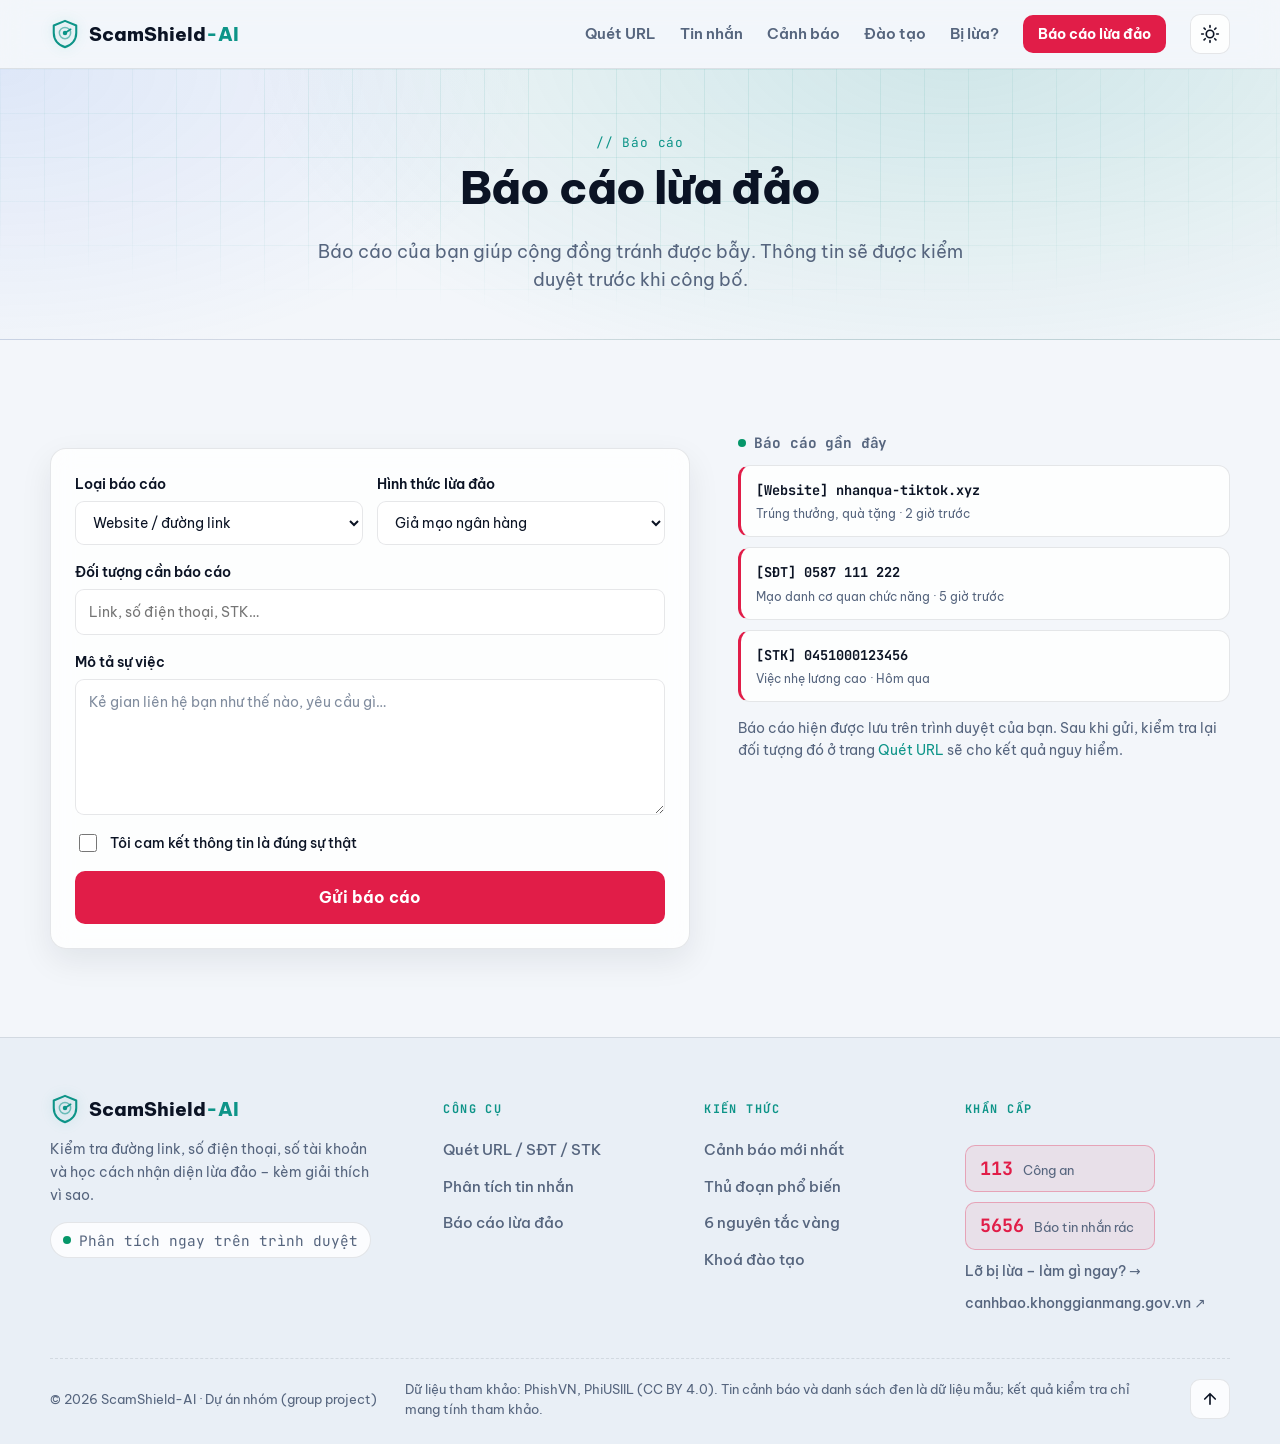
==== bao-cao.html @ 219e4c13 "Add frontend static pages Co-Authored-By: Claude Opus 5.5 <noreply@anthropic.com>" ====
<!doctype html>
<html lang="vi">
<head>
  <meta charset="utf-8">
  <meta name="viewport" content="width=device-width, initial-scale=1">
  <title>Báo cáo lừa đảo – ScamShield-AI</title>
  <meta name="description" content="Gửi báo cáo đường link, số điện thoại, số tài khoản lừa đảo để cảnh báo cộng đồng.">
  <script>try { const t = localStorage.getItem("scamshield_theme"); if (t) document.documentElement.dataset.theme = t; } catch {}</script>
  <link rel="preconnect" href="https://fonts.googleapis.com">
  <link rel="preconnect" href="https://fonts.gstatic.com" crossorigin>
  <link href="https://fonts.googleapis.com/css2?family=Be+Vietnam+Pro:wght@400;500;600;700;800&family=JetBrains+Mono:wght@400;600;700&display=swap" rel="stylesheet">
  <link rel="stylesheet" href="css/style.css">
</head>
<body data-page="report">
  <header id="site-header"></header>

  <main>
    <section class="page-hero">
      <div class="hero-grid" aria-hidden="true"></div>
      <div class="container">
        <p class="kicker mono">// Báo cáo</p>
        <h1>Báo cáo lừa đảo</h1>
        <p class="lead">Báo cáo của bạn giúp cộng đồng tránh được bẫy. Thông tin sẽ được kiểm duyệt trước khi công bố.</p>
      </div>
    </section>

    <section class="section">
      <div class="container report-wrap">
        <div class="reveal">
          <form id="reportForm" class="report-form panel">
            <div class="form-row">
              <label>Loại báo cáo
                <select name="kind" required>
                  <option value="url">Website / đường link</option>
                  <option value="phone">Số điện thoại</option>
                  <option value="bank">Số tài khoản ngân hàng</option>
                  <option value="social">Tài khoản mạng xã hội</option>
                </select>
              </label>
              <label>Hình thức lừa đảo
                <select name="category" id="reportCategory"></select>
              </label>
            </div>
            <label>Đối tượng cần báo cáo
              <input name="subject" required placeholder="Link, số điện thoại, STK…" spellcheck="false">
            </label>
            <label>Mô tả sự việc
              <textarea name="desc" rows="5" required placeholder="Kẻ gian liên hệ bạn như thế nào, yêu cầu gì…"></textarea>
            </label>
            <label class="check"><input type="checkbox" required> Tôi cam kết thông tin là đúng sự thật</label>
            <button class="btn btn-danger" type="submit">Gửi báo cáo</button>
            <p id="reportMsg" class="form-msg" hidden></p>
          </form>
        </div>
        <div class="reveal">
          <h3 class="recent-title mono"><span class="live-dot"></span>Báo cáo gần đây</h3>
          <ul class="recent" id="recentReports"></ul>
          <p class="small muted" style="margin-top:16px">Báo cáo hiện được lưu trên trình duyệt của bạn. Sau khi gửi, kiểm tra lại đối tượng đó ở trang <a href="index.html">Quét URL</a> sẽ cho kết quả nguy hiểm.</p>
        </div>
      </div>
    </section>
  </main>

  <footer id="site-footer"></footer>

  <script src="js/data.js"></script>
  <script src="js/common.js"></script>
  <script src="js/report.js"></script>
</body>
</html>
---- css/style.css ----
/* =========================================================
   ScamShield-AI – giao diện "trung tâm an ninh"
   Màu được khai báo bằng token; sáng là mặc định, tối theo máy
   hoặc theo nút chuyển (data-theme trên <html>).
   ========================================================= */
:root {
  --bg: #f3f6fa;
  --bg-alt: #e9eff6;
  --surface: rgba(255, 255, 255, .82);
  --surface-solid: #ffffff;
  --surface-2: #f6f9fc;
  --border: rgba(15, 23, 42, .10);
  --border-strong: rgba(13, 148, 136, .45);
  --text: #0b1324;
  --muted: #56657e;
  --accent: #0d9488;
  --accent-2: #2563eb;
  --on-accent: #ffffff;
  --danger: #e11d48;
  --warn: #d97706;
  --safe: #059669;
  --glow: rgba(13, 148, 136, .22);
  --grid: rgba(13, 148, 136, .09);
  --hero-bg: radial-gradient(1200px 600px at 75% -10%, rgba(13, 148, 136, .16), transparent 60%),
             radial-gradient(900px 500px at 0% 0%, rgba(37, 99, 235, .10), transparent 60%), var(--bg);
  --shadow: 0 12px 32px rgba(15, 23, 42, .08);
  --shadow-hover: 0 18px 44px rgba(15, 23, 42, .14);
  --radius: 16px;
  --radius-sm: 10px;
  --mono: "JetBrains Mono", ui-monospace, Consolas, monospace;
  --sans: "Be Vietnam Pro", system-ui, sans-serif;
  --ease: cubic-bezier(.2, .7, .2, 1);
  color-scheme: light;
}

@media (prefers-color-scheme: dark) {
  :root:not([data-theme="light"]) {
    --bg: #070b14;
    --bg-alt: #0a101c;
    --surface: rgba(16, 24, 40, .72);
    --surface-solid: #0f1727;
    --surface-2: #111b2d;
    --border: rgba(148, 163, 184, .14);
    --border-strong: rgba(46, 230, 197, .45);
    --text: #e6edf7;
    --muted: #8b9bb4;
    --accent: #2ee6c5;
    --accent-2: #4da3ff;
    --on-accent: #03201b;
    --danger: #ff4d6d;
    --warn: #ffb547;
    --safe: #34e0a1;
    --glow: rgba(46, 230, 197, .32);
    --grid: rgba(46, 230, 197, .07);
    --hero-bg: radial-gradient(1200px 600px at 75% -10%, rgba(46, 230, 197, .14), transparent 60%),
               radial-gradient(900px 500px at 0% 0%, rgba(77, 163, 255, .12), transparent 60%), var(--bg);
    --shadow: 0 12px 36px rgba(0, 0, 0, .45);
    --shadow-hover: 0 20px 50px rgba(0, 0, 0, .6);
    color-scheme: dark;
  }
}
:root[data-theme="dark"] {
  --bg: #070b14;
  --bg-alt: #0a101c;
  --surface: rgba(16, 24, 40, .72);
  --surface-solid: #0f1727;
  --surface-2: #111b2d;
  --border: rgba(148, 163, 184, .14);
  --border-strong: rgba(46, 230, 197, .45);
  --text: #e6edf7;
  --muted: #8b9bb4;
  --accent: #2ee6c5;
  --accent-2: #4da3ff;
  --on-accent: #03201b;
  --danger: #ff4d6d;
  --warn: #ffb547;
  --safe: #34e0a1;
  --glow: rgba(46, 230, 197, .32);
  --grid: rgba(46, 230, 197, .07);
  --hero-bg: radial-gradient(1200px 600px at 75% -10%, rgba(46, 230, 197, .14), transparent 60%),
             radial-gradient(900px 500px at 0% 0%, rgba(77, 163, 255, .12), transparent 60%), var(--bg);
  --shadow: 0 12px 36px rgba(0, 0, 0, .45);
  --shadow-hover: 0 20px 50px rgba(0, 0, 0, .6);
  color-scheme: dark;
}

/* ---------- Base ---------- */
* { box-sizing: border-box; }
html { scroll-behavior: smooth; scroll-padding-top: 76px; }
body {
  margin: 0;
  font-family: var(--sans);
  color: var(--text);
  background: var(--bg);
  line-height: 1.6;
  -webkit-font-smoothing: antialiased;
  transition: background .3s, color .3s;
}
::selection { background: var(--accent); color: var(--on-accent); }
a { color: var(--accent); text-decoration: none; }
h1, h2, h3 { line-height: 1.2; margin: 0 0 .5em; letter-spacing: -.01em; }
h2 { font-size: clamp(1.6rem, 3vw, 2.2rem); font-weight: 800; }
h3 { font-size: 1.08rem; }
p { margin: 0 0 1em; }
.container { width: min(1180px, 100% - 32px); margin-inline: auto; }
.narrow { width: min(780px, 100% - 32px); }
.muted { color: var(--muted); }
.small { font-size: .85rem; }
.mono { font-family: var(--mono); }
:focus-visible { outline: 2px solid var(--accent); outline-offset: 3px; border-radius: 6px; }

/* ---------- Buttons ---------- */
.btn {
  position: relative; overflow: hidden; isolation: isolate;
  display: inline-flex; align-items: center; justify-content: center; gap: .5em;
  border: 1px solid transparent; border-radius: var(--radius-sm); padding: .8em 1.4em;
  font: inherit; font-weight: 700; cursor: pointer;
  transition: transform .2s var(--ease), box-shadow .25s var(--ease), background .2s, border-color .2s;
}
.btn::after { /* vệt sáng quét qua khi hover */
  content: ""; position: absolute; inset: 0; z-index: -1;
  background: linear-gradient(110deg, transparent 30%, rgba(255, 255, 255, .45) 50%, transparent 70%);
  transform: translateX(-120%); transition: transform .6s var(--ease);
}
.btn:hover::after { transform: translateX(120%); }
.btn:hover { transform: translateY(-2px); }
.btn:active { transform: translateY(0); }
.btn:disabled { opacity: .7; cursor: progress; transform: none; }
.btn-sm { padding: .5em 1em; font-size: .88rem; }
.btn-primary { background: var(--accent); color: var(--on-accent); }
.btn-primary:hover { box-shadow: 0 0 0 4px var(--glow), 0 10px 28px var(--glow); }
.btn-danger { background: var(--danger); color: #fff !important; }
.btn-danger:hover { box-shadow: 0 0 0 4px color-mix(in srgb, var(--danger) 25%, transparent), 0 10px 28px color-mix(in srgb, var(--danger) 35%, transparent); }

.icon-btn {
  display: grid; place-items: center; width: 40px; height: 40px; border-radius: 10px;
  border: 1px solid var(--border); background: var(--surface); color: var(--text); cursor: pointer;
  transition: border-color .2s, color .2s, transform .2s var(--ease), box-shadow .2s;
}
.icon-btn:hover { border-color: var(--border-strong); color: var(--accent); box-shadow: 0 0 0 4px var(--glow); }
#themeBtn:hover svg { transform: rotate(40deg); }
#themeBtn svg { transition: transform .4s var(--ease); }
.i-moon { display: none; }
:root[data-theme="dark"] .i-sun { display: none; }
:root[data-theme="dark"] .i-moon { display: block; }
@media (prefers-color-scheme: dark) {
  :root:not([data-theme="light"]) .i-sun { display: none; }
  :root:not([data-theme="light"]) .i-moon { display: block; }
}

/* ---------- Nav ---------- */
.topbar {
  position: sticky; top: 0; z-index: 50;
  background: color-mix(in srgb, var(--bg) 78%, transparent);
  backdrop-filter: blur(14px) saturate(1.4);
  border-bottom: 1px solid var(--border);
}
.nav { display: flex; align-items: center; gap: 24px; height: 68px; }
.brand { display: inline-flex; align-items: center; gap: .55rem; color: var(--text); font-weight: 800; font-size: 1.18rem; white-space: nowrap; }
.brand b { color: var(--accent); font-weight: 800; }
.brand-mark { color: var(--accent); display: grid; filter: drop-shadow(0 0 6px var(--glow)); }
.brand-sweep { transform-origin: 16px 15px; transition: transform .8s var(--ease); }
.brand:hover .brand-sweep { transform: rotate(360deg); }
.menu { display: flex; align-items: center; gap: 1.5rem; margin-left: auto; }
.menu a:not(.btn) {
  position: relative; color: var(--muted); font-weight: 600; font-size: .93rem; white-space: nowrap; padding: 4px 0;
  transition: color .2s;
}
.menu a:not(.btn)::after {
  content: ""; position: absolute; left: 0; right: 0; bottom: -2px; height: 2px; border-radius: 2px;
  background: var(--accent); box-shadow: 0 0 10px var(--accent);
  transform: scaleX(0); transform-origin: left; transition: transform .3s var(--ease);
}
.menu a:not(.btn):hover { color: var(--text); }
.menu a:not(.btn):hover::after { transform: scaleX(1); }
.nav-tools { display: flex; gap: 8px; }
.menu-btn { display: none; }

/* ---------- Hero ---------- */
.hero { position: relative; overflow: hidden; padding: 72px 0 56px; background: var(--hero-bg); }
.hero-grid {
  position: absolute; inset: 0; pointer-events: none;
  background-image: linear-gradient(var(--grid) 1px, transparent 1px), linear-gradient(90deg, var(--grid) 1px, transparent 1px);
  background-size: 44px 44px;
  mask-image: radial-gradient(ellipse 80% 70% at 50% 30%, #000 40%, transparent 85%);
}
.radar {
  position: absolute; left: 72%; top: -420px; width: 980px; transform: translateX(-50%); aspect-ratio: 1; border-radius: 50%;
  pointer-events: none; opacity: .5;
}
.radar .ring { position: absolute; border: 1px solid var(--border-strong); border-radius: 50%; opacity: .35; }
.radar .r1 { inset: 0; }
.radar .r2 { inset: 18%; }
.radar .r3 { inset: 36%; }
.radar .sweep {
  position: absolute; inset: 0; border-radius: 50%;
  background: conic-gradient(from 0deg, transparent 0 300deg, var(--glow) 345deg, color-mix(in srgb, var(--accent) 55%, transparent) 360deg);
  animation: sweep 6s linear infinite;
}
.radar .blip {
  position: absolute; width: 8px; height: 8px; border-radius: 50%; background: var(--danger);
  box-shadow: 0 0 0 0 var(--danger); animation: blip 3s ease-out infinite;
}
.radar .b1 { left: 88%; top: 75%; }
.radar .b2 { left: 90%; top: 58%; animation-delay: 1s; background: var(--warn); }
.radar .b3 { left: 84%; top: 88%; animation-delay: 2s; }
@keyframes sweep { to { transform: rotate(360deg); } }
@keyframes blip {
  0% { box-shadow: 0 0 0 0 color-mix(in srgb, var(--danger) 60%, transparent); opacity: 1; }
  70% { box-shadow: 0 0 0 14px transparent; opacity: .6; }
  100% { box-shadow: 0 0 0 0 transparent; opacity: 1; }
}

/* Hai cột: chữ bên trái, khung quét bên phải; số liệu trải hết chiều ngang bên dưới. */
.hero-inner { position: relative; display: grid; grid-template-columns: minmax(0, 1fr) minmax(0, 1.1fr); gap: 32px 56px; align-items: center; }
.hero-copy .lead { margin: 0; }
.hero-inner > .stats, .hero-inner > .stats-src { grid-column: 1 / -1; }
.hero-inner > .stats { max-width: none; margin-top: 16px; }
.hero-inner > .stats-src { margin-top: -18px; text-align: center; }
.hero-inner > .checker { max-width: none; }
.eyebrow {
  display: inline-flex; align-items: center; gap: .6em; margin-bottom: 20px;
  font-family: var(--mono); font-size: .78rem; letter-spacing: .04em; color: var(--muted);
  border: 1px solid var(--border); background: var(--surface); padding: .45em .9em; border-radius: 99px;
}
.live-dot {
  width: 8px; height: 8px; border-radius: 50%; background: var(--safe); flex: none;
  box-shadow: 0 0 0 0 var(--safe); animation: live 2s infinite;
}
@keyframes live {
  0% { box-shadow: 0 0 0 0 color-mix(in srgb, var(--safe) 60%, transparent); }
  100% { box-shadow: 0 0 0 10px transparent; }
}
.hero h1 { font-size: clamp(2rem, 4.2vw, 3.4rem); font-weight: 800; max-width: 16ch; letter-spacing: -.025em; }
.glow { color: var(--accent); text-shadow: 0 0 24px var(--glow); white-space: nowrap; }
.lead { font-size: 1.12rem; color: var(--muted); max-width: 58ch; margin: 0 auto 32px; }
.lead em { color: var(--text); font-style: normal; font-weight: 700; border-bottom: 2px solid var(--accent); }

/* ---------- Checker ---------- */
.checker {
  position: relative; width: 100%; max-width: 860px; text-align: left; padding: 20px;
  background: var(--surface); border: 1px solid var(--border); border-radius: var(--radius);
  backdrop-filter: blur(16px); box-shadow: var(--shadow);
  transition: border-color .3s, box-shadow .3s;
}
.checker:focus-within { border-color: var(--border-strong); box-shadow: var(--shadow), 0 0 0 4px var(--glow); }
.checker::before, .checker::after { /* góc khung kiểu ống ngắm */
  content: ""; position: absolute; width: 18px; height: 18px; border: 2px solid var(--accent); opacity: .8;
  transition: width .3s var(--ease), height .3s var(--ease);
}
.checker::before { top: -1px; left: -1px; border-right: 0; border-bottom: 0; border-top-left-radius: var(--radius); }
.checker::after { bottom: -1px; right: -1px; border-left: 0; border-top: 0; border-bottom-right-radius: var(--radius); }
.checker:hover::before, .checker:hover::after { width: 40px; height: 40px; }
.checker-head { display: flex; align-items: center; justify-content: space-between; gap: 12px; margin-bottom: 14px; flex-wrap: wrap; }
.checker-status { font-size: .75rem; color: var(--accent); opacity: .8; }
.tabs { display: flex; gap: 6px; padding: 4px; border-radius: 12px; background: var(--surface-2); border: 1px solid var(--border); flex-wrap: wrap; }
.tab {
  display: inline-flex; align-items: center; gap: .45em; padding: .5em 1em; border: 0; border-radius: 9px;
  background: transparent; color: var(--muted); font: inherit; font-weight: 600; font-size: .92rem; cursor: pointer;
  transition: background .2s, color .2s, box-shadow .2s;
}
.tab:hover { color: var(--text); background: color-mix(in srgb, var(--accent) 10%, transparent); }
.tab.active { background: var(--accent); color: var(--on-accent); box-shadow: 0 4px 16px var(--glow); }
.check-form { display: flex; gap: 10px; }
.input-wrap {
  flex: 1; min-width: 0; display: flex; align-items: center; gap: .6em; padding: 0 1em;
  background: var(--surface-solid); border: 1px solid var(--border); border-radius: var(--radius-sm);
  transition: border-color .2s, box-shadow .2s;
}
.input-wrap:hover { border-color: var(--border-strong); }
.input-wrap:focus-within { border-color: var(--accent); box-shadow: 0 0 0 3px var(--glow); }
.prompt { color: var(--accent); font-weight: 700; }
.input-wrap input {
  flex: 1; min-width: 0; padding: .9em 0; border: 0; outline: 0; background: transparent;
  font-family: var(--mono); font-size: .95rem; color: var(--text);
}
.input-wrap input::placeholder, textarea::placeholder { color: color-mix(in srgb, var(--muted) 75%, transparent); }
.btn-scan { min-width: 112px; }
.hint { display: flex; flex-wrap: wrap; align-items: center; gap: 6px; font-size: .82rem; color: var(--muted); margin: 14px 0 0; }
.try {
  font-family: var(--mono); font-size: .78rem; color: var(--muted); padding: .25em .6em; border-radius: 6px;
  border: 1px dashed var(--border); transition: color .2s, border-color .2s, background .2s, transform .2s var(--ease);
}
.try:hover { color: var(--accent); border-color: var(--accent); border-style: solid; background: color-mix(in srgb, var(--accent) 8%, transparent); transform: translateY(-1px); }

/* ---------- Stats ---------- */
.stats { display: grid; grid-template-columns: repeat(4, 1fr); gap: 14px; margin-top: 36px; width: 100%; max-width: 980px; }
.stat {
  position: relative; padding: 18px 18px 16px; border-radius: 14px; overflow: hidden;
  background: var(--surface); border: 1px solid var(--border);
  transition: transform .25s var(--ease), border-color .25s, box-shadow .25s;
}
.stat::before { content: ""; position: absolute; left: 0; top: 0; bottom: 0; width: 3px; background: var(--accent); transform: scaleY(.3); transform-origin: top; transition: transform .35s var(--ease); }
.stat:hover { transform: translateY(-4px); border-color: var(--border-strong); box-shadow: 0 10px 30px var(--glow); }
.stat:hover::before { transform: scaleY(1); }
.stat strong { display: block; font-size: 1.7rem; font-weight: 700; color: var(--text); transition: color .2s, text-shadow .2s; }
.stat:hover strong { color: var(--accent); text-shadow: 0 0 18px var(--glow); }
.stat span { font-size: .82rem; color: var(--muted); }
.stats-src { margin: 12px 0 0; font-size: .74rem; color: var(--muted); opacity: .8; }

/* ---------- Results ---------- */
.result {
  --tone: var(--muted);
  margin-top: 16px; padding: 18px 20px; border-radius: 14px;
  border: 1px solid color-mix(in srgb, var(--tone) 40%, transparent);
  background: color-mix(in srgb, var(--tone) 8%, var(--surface-solid));
  animation: rise .35s var(--ease);
}
.result.danger { --tone: var(--danger); }
.result.warn { --tone: var(--warn); }
.result.safe { --tone: var(--safe); }
.result h3 { color: var(--tone); display: flex; align-items: center; gap: .5rem; margin-bottom: 6px; font-size: 1.12rem; }
.result h4 { margin: 14px 0 6px; font-size: .95rem; }
.result ul { margin: 6px 0 0; padding-left: 1.2em; }
.result p { margin: 0; }
.score-bar { height: 8px; background: color-mix(in srgb, var(--muted) 20%, transparent); border-radius: 4px; overflow: hidden; margin: 10px 0 6px; }
.score-bar i { display: block; height: 100%; border-radius: 4px; box-shadow: 0 0 12px currentColor; animation: grow .7s var(--ease); transform-origin: left; }
@keyframes grow { from { transform: scaleX(0); } }
@keyframes rise { from { opacity: 0; transform: translateY(8px); } }

.url-parts { display: flex; flex-wrap: wrap; gap: 4px; margin: 8px 0 4px; font-family: var(--mono); font-size: .88rem; }
.up {
  display: inline-flex; flex-direction: column; padding: 3px 9px 5px; border-radius: 7px; word-break: break-all;
  border: 1px solid transparent; transition: transform .2s var(--ease), border-color .2s;
}
.up:hover { transform: translateY(-2px); border-color: currentColor; }
.up small { font-family: var(--sans); font-size: .64rem; opacity: .8; text-transform: uppercase; letter-spacing: .05em; }
.up-sub { background: color-mix(in srgb, #8b5cf6 16%, transparent); color: #8b5cf6; }
.up-dom { background: color-mix(in srgb, var(--accent-2) 16%, transparent); color: var(--accent-2); font-weight: 700; }
.up-suf { background: color-mix(in srgb, var(--accent) 14%, transparent); color: var(--accent); }
.up-path { background: color-mix(in srgb, var(--muted) 14%, transparent); color: var(--muted); }

.contrib { display: grid; gap: 2px; }
.c-row {
  display: grid; grid-template-columns: 1fr 150px 48px; gap: 12px; align-items: center;
  padding: 6px 8px; margin: 0 -8px; border-radius: 8px; font-size: .88rem; transition: background .2s;
}
.c-row:hover { background: color-mix(in srgb, var(--text) 6%, transparent); }
.c-group { font-family: var(--mono); font-size: .66rem; color: var(--muted); border: 1px solid var(--border); border-radius: 4px; padding: 0 4px; }
.c-bar { display: grid; grid-template-columns: 1fr 1fr; height: 10px; }
.c-left { display: flex; justify-content: flex-end; border-right: 1px solid var(--muted); }
.c-bar i { display: block; height: 100%; transition: filter .2s; }
.c-row:hover .c-bar i { filter: brightness(1.25) drop-shadow(0 0 6px currentColor); }
.c-left i { background: var(--safe); color: var(--safe); border-radius: 3px 0 0 3px; }
.c-right i { background: var(--danger); color: var(--danger); border-radius: 0 3px 3px 0; }
.c-val { text-align: right; font-family: var(--mono); font-size: .85rem; }
.c-row.pos .c-val { color: var(--danger); }
.c-row.neg .c-val { color: var(--safe); }

/* ---------- Sections ---------- */
.section { padding: 88px 0; position: relative; }
.section.alt { background: var(--bg-alt); border-block: 1px solid var(--border); }
.section-head { display: flex; justify-content: space-between; align-items: flex-end; gap: 20px; flex-wrap: wrap; margin-bottom: 32px; }
.section-head h2 { margin: 0; }
.section-head > .muted { margin: 0; max-width: 40ch; }
.center-head { justify-content: center; text-align: center; }
.kicker { color: var(--accent); font-size: .8rem; letter-spacing: .06em; margin: 0 0 8px; }
.grid { display: grid; gap: 18px; }
.news-grid { grid-template-columns: repeat(3, 1fr); }
.types-grid { grid-template-columns: repeat(4, 1fr); }
.rules-grid { grid-template-columns: repeat(3, 1fr); }

.panel { background: var(--surface); border: 1px solid var(--border); border-radius: var(--radius); box-shadow: var(--shadow); backdrop-filter: blur(12px); }

/* Hiệu ứng đèn soi theo con trỏ (biến --mx, --my do app.js đặt) */
.spot { position: relative; overflow: hidden; }
.spot::before {
  content: ""; position: absolute; inset: 0; pointer-events: none; opacity: 0; transition: opacity .3s;
  background: radial-gradient(320px circle at var(--mx, 50%) var(--my, 50%), var(--glow), transparent 60%);
}
.spot:hover::before { opacity: 1; }

/* Hiện dần khi cuộn tới */
.reveal { opacity: 0; transform: translateY(18px); transition: opacity .6s var(--ease), transform .6s var(--ease); }
.reveal.in { opacity: 1; transform: none; }

/* ---------- Message analyzer ---------- */
.split { display: grid; grid-template-columns: 1fr 1.15fr; gap: 48px; align-items: start; }
.split-intro h2 .tag { vertical-align: middle; margin: 0 0 0 6px; }
.checklist { list-style: none; padding: 0; margin: 20px 0 0; display: grid; gap: 10px; }
.checklist li { display: flex; gap: .7em; align-items: center; padding: 10px 14px; border-radius: 10px; border: 1px solid var(--border); background: var(--surface); transition: border-color .2s, transform .2s var(--ease); }
.checklist li::before { content: "▸"; color: var(--accent); font-weight: 700; transition: transform .2s var(--ease); }
.checklist li:hover { border-color: var(--border-strong); transform: translateX(6px); }
.checklist li:hover::before { transform: translateX(3px); }
.ai-form { overflow: hidden; transition: border-color .25s, box-shadow .25s; }
.ai-form:focus-within { border-color: var(--border-strong); box-shadow: var(--shadow), 0 0 0 4px var(--glow); }
.panel-bar { display: flex; align-items: center; gap: 6px; padding: 10px 14px; font-size: .75rem; color: var(--muted); border-bottom: 1px solid var(--border); background: var(--surface-2); }
.panel-bar span { width: 10px; height: 10px; border-radius: 50%; background: var(--border); }
.panel-bar span:nth-child(1) { background: #ff5f57; }
.panel-bar span:nth-child(2) { background: #febc2e; }
.panel-bar span:nth-child(3) { background: #28c840; margin-right: 8px; }
.ai-form textarea {
  display: block; width: 100%; border: 0; outline: 0; resize: vertical; padding: 16px;
  background: transparent; color: var(--text); font-family: var(--mono); font-size: .9rem; line-height: 1.7;
}
.ai-actions { display: flex; align-items: center; justify-content: space-between; gap: 12px; padding: 12px 14px; border-top: 1px solid var(--border); flex-wrap: wrap; }
.spinner { display: inline-block; width: 1em; height: 1em; border: 2px solid currentColor; border-right-color: transparent; border-radius: 50%; animation: spin .7s linear infinite; }
@keyframes spin { to { transform: rotate(360deg); } }

/* ---------- Chips & tags ---------- */
.filters { display: flex; gap: 8px; flex-wrap: wrap; }
.chip {
  border: 1px solid var(--border); background: var(--surface); border-radius: 99px; padding: .4em 1em;
  font: inherit; font-size: .84rem; font-weight: 600; cursor: pointer; color: var(--muted);
  transition: color .2s, border-color .2s, background .2s, transform .2s var(--ease);
}
.chip:hover { color: var(--accent); border-color: var(--accent); transform: translateY(-1px); }
.chip.active { background: var(--accent); color: var(--on-accent); border-color: var(--accent); box-shadow: 0 4px 14px var(--glow); }
.tag {
  display: inline-flex; align-items: center; gap: .4em; font-family: var(--mono); font-size: .7rem; font-weight: 700;
  letter-spacing: .03em; padding: .25em .7em; border-radius: 6px; margin-bottom: 12px; align-self: flex-start;
  --t: var(--accent-2); color: var(--t); background: color-mix(in srgb, var(--t) 14%, transparent); border: 1px solid color-mix(in srgb, var(--t) 30%, transparent);
}
.tag.high { --t: var(--danger); }
.tag.mid { --t: var(--warn); }
.tag.info { --t: var(--accent-2); }
.tag.high::before { content: ""; width: 6px; height: 6px; border-radius: 50%; background: currentColor; animation: live 2s infinite; }

/* ---------- Cards (tin cảnh báo + thủ đoạn – sinh từ app.js) ---------- */
.card {
  position: relative; overflow: hidden; display: flex; flex-direction: column; cursor: pointer;
  padding: 22px; border-radius: var(--radius); background: var(--surface); border: 1px solid var(--border);
  box-shadow: var(--shadow); transition: transform .3s var(--ease), border-color .3s, box-shadow .3s;
}
.card::before {
  content: ""; position: absolute; inset: 0; pointer-events: none; opacity: 0; transition: opacity .3s;
  background: radial-gradient(320px circle at var(--mx, 50%) var(--my, 0%), var(--glow), transparent 60%);
}
.card::after { /* đường quét sáng ở mép trên */
  content: ""; position: absolute; left: 0; top: 0; height: 2px; width: 100%;
  background: linear-gradient(90deg, transparent, var(--accent), transparent);
  transform: translateX(-100%); transition: transform .7s var(--ease);
}
.card:hover { transform: translateY(-6px); border-color: var(--border-strong); box-shadow: var(--shadow-hover), 0 0 0 1px var(--border-strong); }
.card:hover::before { opacity: 1; }
.card:hover::after { transform: translateX(100%); }
.card > * { position: relative; }
.card h3 { transition: color .2s; }
.card:hover h3 { color: var(--accent); }
.card p { color: var(--muted); font-size: .92rem; margin: 0; }
.card .meta { margin-top: auto; padding-top: 14px; font-family: var(--mono); font-size: .76rem; color: var(--muted); display: flex; justify-content: space-between; align-items: center; }
.news-grid .card .meta::after { content: "Xem chi tiết →"; font-family: var(--sans); font-weight: 600; color: var(--accent); opacity: 0; transform: translateX(-8px); transition: opacity .25s, transform .25s var(--ease); }
.news-grid .card:hover .meta::after { opacity: 1; transform: none; }
.type-icon {
  display: grid; place-items: center; width: 56px; height: 56px; margin-bottom: 14px; font-size: 1.7rem;
  border-radius: 14px; background: var(--surface-2); border: 1px solid var(--border);
  transition: transform .35s var(--ease), border-color .3s, box-shadow .3s;
}
.types-grid .card:hover .type-icon { transform: rotate(-8deg) scale(1.08); border-color: var(--border-strong); box-shadow: 0 0 22px var(--glow); }
.types-grid .card p { margin-bottom: 14px; }
.types-grid .card > p:last-child::after { content: " →"; color: var(--accent); opacity: 0; transition: opacity .2s; }
.types-grid .card:hover > p:last-child::after { opacity: 1; }

/* ---------- Rules ---------- */
.rule {
  padding: 26px; border-radius: var(--radius); background: var(--surface); border: 1px solid var(--border);
  transition: transform .3s var(--ease), border-color .3s, box-shadow .3s;
}
.rule > * { position: relative; }
.rule .num {
  display: inline-block; font-size: 2.2rem; font-weight: 700; line-height: 1; margin-bottom: 14px;
  color: transparent; -webkit-text-stroke: 1.5px var(--accent); transition: color .3s, text-shadow .3s;
}
.rule p { color: var(--muted); margin: 0; }
.rule:hover { transform: translateY(-4px); border-color: var(--border-strong); box-shadow: var(--shadow-hover); }
.rule:hover .num { color: var(--accent); text-shadow: 0 0 20px var(--glow); }

/* ---------- Quiz ---------- */
.quiz { padding: 30px; }
.quiz .progress { font-family: var(--mono); font-size: .8rem; color: var(--accent); }
.quiz .scenario { background: var(--surface-2); border-left: 3px solid var(--accent); padding: 16px 18px; border-radius: 10px; margin: 12px 0 20px; font-weight: 500; }
.quiz .options { display: grid; gap: 10px; }
.quiz .opt {
  position: relative; text-align: left; padding: .95em 1.1em .95em 1.4em; border: 1px solid var(--border); border-radius: 10px;
  background: var(--surface-solid); color: var(--text); font: inherit; cursor: pointer; overflow: hidden;
  transition: border-color .2s, transform .2s var(--ease), background .2s;
}
.quiz .opt::before { content: ""; position: absolute; left: 0; top: 0; bottom: 0; width: 3px; background: var(--accent); transform: scaleY(0); transition: transform .25s var(--ease); }
.quiz .opt:hover:not(:disabled) { border-color: var(--border-strong); transform: translateX(6px); }
.quiz .opt:hover:not(:disabled)::before { transform: scaleY(1); }
.quiz .opt:disabled { cursor: default; }
.quiz .opt.correct { border-color: var(--safe); background: color-mix(in srgb, var(--safe) 12%, var(--surface-solid)); }
.quiz .opt.wrong { border-color: var(--danger); background: color-mix(in srgb, var(--danger) 12%, var(--surface-solid)); }
.quiz .explain { margin-top: 16px; padding: 14px 16px; border-radius: 10px; background: color-mix(in srgb, var(--accent-2) 10%, transparent); border: 1px solid color-mix(in srgb, var(--accent-2) 25%, transparent); animation: rise .3s var(--ease); }
.quiz .actions { margin-top: 18px; text-align: right; }

/* ---------- Steps & hotlines ---------- */
.steps { list-style: none; counter-reset: s; padding: 0; margin: 0; display: grid; grid-template-columns: repeat(5, 1fr); gap: 14px; }
.steps li {
  counter-increment: s; padding: 22px; border-radius: var(--radius); background: var(--surface); border: 1px solid var(--border);
  transition: transform .3s var(--ease), border-color .3s;
}
.steps li > * { position: relative; }
.steps li::after { /* số thứ tự */
  content: "0" counter(s); position: absolute; top: 14px; right: 16px; font-family: var(--mono); font-weight: 700; font-size: .85rem;
  color: var(--accent); opacity: .6; transition: opacity .2s, transform .3s var(--ease);
}
.steps li:hover { transform: translateY(-4px); border-color: var(--border-strong); }
.steps li:hover::after { opacity: 1; transform: scale(1.3); }
.steps h3 { font-size: 1rem; padding-right: 24px; }
.steps p { color: var(--muted); font-size: .9rem; margin: 0; }
.hotlines { display: flex; gap: 14px; justify-content: center; flex-wrap: wrap; margin-top: 36px; }
.hotline {
  position: relative; display: flex; flex-direction: column; align-items: center; min-width: 190px; padding: 18px 26px;
  border-radius: var(--radius); color: var(--danger); background: color-mix(in srgb, var(--danger) 8%, var(--surface-solid));
  border: 1px solid color-mix(in srgb, var(--danger) 35%, transparent);
  transition: transform .25s var(--ease), box-shadow .25s;
}
.hotline b { font-size: 1.6rem; }
.hotline span { color: var(--muted); font-size: .84rem; }
.hotline:hover { transform: translateY(-4px); animation: ring 1.4s infinite; }
@keyframes ring {
  0% { box-shadow: 0 0 0 0 color-mix(in srgb, var(--danger) 45%, transparent); }
  100% { box-shadow: 0 0 0 16px transparent; }
}

/* ---------- Report ---------- */
.report-wrap { display: grid; grid-template-columns: 1.3fr 1fr; gap: 48px; }
.report-form { display: grid; gap: 16px; padding: 24px; margin-top: 20px; }
.form-row { display: grid; grid-template-columns: 1fr 1fr; gap: 14px; }
.report-form label { display: grid; gap: 6px; font-weight: 600; font-size: .88rem; }
.report-form label.check { display: flex; align-items: center; gap: 10px; font-weight: 500; cursor: pointer; }
.report-form input:not([type=checkbox]), .report-form select, .report-form textarea {
  font: inherit; font-weight: 400; padding: .75em .9em; border: 1px solid var(--border); border-radius: 9px;
  background: var(--surface-solid); color: var(--text); transition: border-color .2s, box-shadow .2s;
}
.report-form input:not([type=checkbox]):hover, .report-form select:hover, .report-form textarea:hover { border-color: var(--border-strong); }
.report-form input:focus, .report-form select:focus, .report-form textarea:focus { outline: 0; border-color: var(--accent); box-shadow: 0 0 0 3px var(--glow); }
.report-form input[type=checkbox] { width: 18px; height: 18px; accent-color: var(--accent); }
.form-msg { margin: 0; color: var(--safe); font-weight: 600; }
.recent-title { display: flex; align-items: center; gap: .6em; font-size: .9rem; color: var(--muted); margin: 6px 0 14px; }
.recent { list-style: none; padding: 0; margin: 0; display: grid; gap: 10px; }
.recent li {
  padding: 13px 15px; border-radius: 12px; font-size: .9rem; background: var(--surface); border: 1px solid var(--border);
  border-left: 3px solid var(--danger); transition: transform .2s var(--ease), border-color .2s, box-shadow .2s;
}
.recent li:hover { transform: translateX(-4px); border-color: color-mix(in srgb, var(--danger) 45%, transparent); box-shadow: var(--shadow); }
.recent li b { font-family: var(--mono); font-size: .85rem; word-break: break-all; }
.recent small { display: block; color: var(--muted); margin-top: 2px; }

/* ---------- Footer ---------- */
.footer { position: relative; padding: 56px 0 24px; border-top: 1px solid var(--border); background: var(--bg-alt); overflow: hidden; }
.footer::before { /* vạch sáng mảnh ở mép trên */
  content: ""; position: absolute; top: -1px; left: 0; right: 0; height: 1px;
  background: linear-gradient(90deg, transparent, var(--accent), transparent); opacity: .7;
}
.footer-grid { display: grid; grid-template-columns: 1.6fr 1fr 1fr 1.2fr; gap: 40px; }
.f-about .brand { margin-bottom: 14px; }
.f-about p { font-size: .9rem; max-width: 36ch; }
.f-status { display: inline-flex; align-items: center; gap: .6em; font-size: .72rem; color: var(--muted); padding: .4em .8em; border-radius: 99px; border: 1px solid var(--border); background: var(--surface); }
.f-col h4 { font-size: .74rem; font-weight: 700; letter-spacing: .12em; text-transform: uppercase; color: var(--accent); margin: 6px 0 16px; }
.f-col ul { list-style: none; padding: 0; margin: 0; display: grid; gap: 10px; }
.f-col ul a, .f-link {
  position: relative; display: inline-flex; align-items: center; color: var(--muted); font-size: .92rem; font-weight: 500;
  transition: color .2s;
}
.f-col ul a::before { content: "▸"; color: var(--accent); font-size: .75em; width: 0; overflow: hidden; opacity: 0; transition: width .2s var(--ease), opacity .2s; }
.f-col ul a:hover { color: var(--text); }
.f-col ul a:hover::before { width: 1.2em; opacity: 1; }
.f-help { display: flex; flex-direction: column; align-items: flex-start; gap: 10px; }
.f-hotline {
  display: inline-flex; align-items: baseline; gap: .6em; padding: 8px 14px; border-radius: 10px; min-width: 190px;
  color: var(--danger); background: color-mix(in srgb, var(--danger) 7%, transparent); border: 1px solid color-mix(in srgb, var(--danger) 30%, transparent);
  transition: transform .2s var(--ease), box-shadow .2s, background .2s;
}
.f-hotline b { font-size: 1.15rem; }
.f-hotline span { color: var(--muted); font-size: .84rem; }
.f-hotline:hover { transform: translateX(4px); background: color-mix(in srgb, var(--danger) 12%, transparent); box-shadow: 0 6px 20px color-mix(in srgb, var(--danger) 20%, transparent); }
.f-link { font-size: .86rem; }
.f-link:hover { color: var(--accent); }
.footer-bottom {
  display: flex; align-items: center; gap: 12px 28px; flex-wrap: wrap; margin-top: 44px; padding-top: 20px;
  border-top: 1px dashed var(--border); font-size: .8rem; color: var(--muted);
}
.footer-bottom p { margin: 0; }
.footer-bottom p:nth-child(2) { flex: 1; min-width: 260px; }
.to-top svg { transition: transform .25s var(--ease); }
.to-top:hover svg { transform: translateY(-3px); }

/* ---------- Modal ---------- */
.modal { position: fixed; inset: 0; z-index: 100; display: grid; place-items: center; padding: 16px; background: rgba(3, 7, 15, .65); backdrop-filter: blur(6px); animation: fade .2s; }
.modal[hidden] { display: none; }
.modal-box { position: relative; width: 100%; max-width: 640px; max-height: 85vh; overflow: auto; padding: 30px; background: var(--surface-solid); animation: rise .3s var(--ease); }
.modal-close {
  position: absolute; top: 12px; right: 12px; width: 36px; height: 36px; border-radius: 9px; border: 1px solid var(--border);
  background: transparent; color: var(--muted); font-size: 1.4rem; line-height: 1; cursor: pointer; transition: color .2s, border-color .2s, transform .3s var(--ease);
}
.modal-close:hover { color: var(--danger); border-color: var(--danger); transform: rotate(90deg); }
.modal-box h4 { margin: 20px 0 6px; }
.modal-box ul { margin: 0; padding-left: 1.2em; }
.modal-box li { margin-bottom: 4px; }
.modal-box .type-icon { margin-bottom: 12px; }
@keyframes fade { from { opacity: 0; } }

/* ---------- Responsive ---------- */
@media (max-width: 1080px) {
  .types-grid { grid-template-columns: repeat(2, 1fr); }
  .news-grid, .rules-grid { grid-template-columns: repeat(2, 1fr); }
  .steps { grid-template-columns: repeat(2, 1fr); }
  .stats { grid-template-columns: repeat(2, 1fr); }
  .split { grid-template-columns: 1fr; gap: 28px; }
  .radar { width: 760px; top: -330px; }
  .radar .blip { display: none; }
}
@media (max-width: 960px) {
  .hero-inner { grid-template-columns: 1fr; }
  .hero-copy { text-align: center; }
  .hero-copy h1 { margin-inline: auto; }
  .hero-copy .lead { margin: 0 auto; }
  .radar { left: 50%; }
}
@media (max-width: 1000px) {
  .menu-btn { display: grid; }
  .menu {
    display: none; position: absolute; top: 68px; left: 0; right: 0; flex-direction: column; align-items: stretch; gap: 4px;
    padding: 12px 16px 16px; background: var(--surface-solid); border-bottom: 1px solid var(--border); box-shadow: var(--shadow);
  }
  .menu.open { display: flex; animation: rise .25s var(--ease); }
  .menu a:not(.btn) { padding: 10px 6px; }
  .menu a:not(.btn)::after { bottom: 4px; }
  .nav-tools { margin-left: auto; }
  .report-wrap { grid-template-columns: 1fr; }
}
@media (max-width: 600px) {
  .news-grid, .types-grid, .rules-grid, .steps, .form-row { grid-template-columns: 1fr; }
  .check-form { flex-direction: column; }
  .tab { flex: 1; justify-content: center; padding: .5em .6em; font-size: .85rem; }
  .checker-status { display: none; }
  .stat strong { font-size: 1.35rem; }
  .c-row { grid-template-columns: 1fr 70px 42px; gap: 6px; }
  .hero { padding-top: 48px; }
  .section { padding: 64px 0; }
  .radar { display: none; }
}

@media (prefers-reduced-motion: reduce) {
  *, *::before, *::after { animation: none !important; transition: none !important; }
  .reveal { opacity: 1; transform: none; }
  html { scroll-behavior: auto; }
}

/* =========================================================
   Nhiều trang + khoá đào tạo
   ========================================================= */
.center { text-align: center; }
.menu a.active:not(.btn) { color: var(--accent); }
.menu a.active:not(.btn)::after { transform: scaleX(1); }
.btn-ghost { background: transparent; color: var(--text); border-color: var(--border); }
.btn-ghost:hover { border-color: var(--border-strong); color: var(--accent); box-shadow: 0 0 0 4px var(--glow); }
.btn-ghost::after { background: linear-gradient(110deg, transparent 30%, var(--glow) 50%, transparent 70%); }

/* ---------- Đầu trang con ---------- */
.page-hero { position: relative; overflow: hidden; padding: 64px 0 44px; background: var(--hero-bg); border-bottom: 1px solid var(--border); }
.page-hero .container { position: relative; }
.page-hero h1 { font-size: clamp(1.8rem, 4.2vw, 2.8rem); font-weight: 800; letter-spacing: -.02em; max-width: 22ch; margin-inline: auto; }
.page-hero h1 .tag { font-size: .8rem; vertical-align: middle; margin: 0 0 0 8px; }
.page-hero .container { text-align: center; }
.page-hero .lead { margin: 0 auto; }
.danger-hero { --hero-bg: radial-gradient(900px 500px at 80% -10%, color-mix(in srgb, var(--danger) 18%, transparent), transparent 60%), var(--bg); }
.page-anchors { display: flex; flex-wrap: wrap; justify-content: center; gap: 8px; margin-top: 24px; }
.page-anchors a { font-size: .88rem; font-weight: 600; color: var(--muted); padding: .45em 1em; border-radius: 99px; border: 1px solid var(--border); background: var(--surface); transition: color .2s, border-color .2s, transform .2s var(--ease); }
.page-anchors a:hover { color: var(--accent); border-color: var(--accent); transform: translateY(-2px); }
.hotlines-left { margin-top: 28px; }
.h-sub { font-size: 1.3rem; margin: 40px 0 12px; }

/* ---------- Trang chủ: ô điều hướng + lời mời học ---------- */
.tiles-grid { grid-template-columns: repeat(4, 1fr); }
.tile { color: var(--text); }
.tile-icon { font-size: 1.8rem; margin-bottom: 12px; display: inline-block; transition: transform .35s var(--ease); }
.tile:hover .tile-icon { transform: scale(1.15) rotate(-6deg); }
.tile p { margin-bottom: 16px; }
.tile-go { margin-top: auto; font-weight: 700; font-size: .9rem; color: var(--accent); transition: letter-spacing .25s var(--ease); }
.tile:hover .tile-go { letter-spacing: .03em; }
.cta-training {
  display: grid; grid-template-columns: auto 1fr auto; gap: 28px; align-items: center; padding: 32px; color: var(--text);
  transition: transform .3s var(--ease), border-color .3s, box-shadow .3s;
}
.cta-training > * { position: relative; }
.cta-training h2 { margin-bottom: 6px; }
.cta-training p { margin: 0; }
.cta-training:hover { transform: translateY(-4px); border-color: var(--border-strong); box-shadow: var(--shadow-hover); }
.cta-icon { font-size: 2.6rem; width: 84px; height: 84px; display: grid; place-items: center; border-radius: 20px; background: var(--surface-2); border: 1px solid var(--border); transition: transform .4s var(--ease); }
.cta-training:hover .cta-icon { transform: rotate(-8deg) scale(1.06); }
#trainingProgress { color: var(--accent); font-weight: 600; margin-top: 6px; }

/* ---------- Tin nhắn mẫu ---------- */
.samples { display: grid; gap: 8px; }
.sample {
  text-align: left; padding: 11px 14px; border-radius: 10px; border: 1px dashed var(--border); background: transparent;
  color: var(--text); font: inherit; font-size: .92rem; cursor: pointer; transition: border-color .2s, background .2s, transform .2s var(--ease);
}
.sample:hover { border-style: solid; border-color: var(--accent); background: color-mix(in srgb, var(--accent) 8%, transparent); transform: translateX(4px); }

/* ---------- Hộp thông tin 2 cột ---------- */
.two-col { display: grid; grid-template-columns: 1fr 1fr; gap: 18px; margin-top: 28px; }
.info-box { --tone: var(--accent); padding: 22px 24px; border-radius: var(--radius); background: color-mix(in srgb, var(--tone) 6%, var(--surface)); border: 1px solid color-mix(in srgb, var(--tone) 28%, transparent); transition: transform .25s var(--ease), box-shadow .25s; }
.info-box:hover { transform: translateY(-3px); box-shadow: var(--shadow); }
.info-box h3 { margin-bottom: 10px; }
.info-box ul { margin: 0; padding-left: 1.2em; display: grid; gap: 6px; }
.danger-box { --tone: var(--danger); }
.safe-box { --tone: var(--safe); }

/* ---------- Đào tạo: tổng quan ---------- */
.training-hero { position: relative; overflow: hidden; padding: 64px 0 48px; background: var(--hero-bg); border-bottom: 1px solid var(--border); }
.training-hero-inner { position: relative; display: grid; grid-template-columns: 1fr auto; gap: 40px; align-items: center; }
.training-hero h1 { font-size: clamp(1.9rem, 4.4vw, 3rem); font-weight: 800; letter-spacing: -.02em; }
.hero-actions { display: flex; gap: 10px; flex-wrap: wrap; }
.progress-card { position: relative; padding: 24px 28px; text-align: center; width: 230px; }
.ring { width: 150px; height: 150px; transform: rotate(-90deg); }
.ring circle { fill: none; stroke-width: 10; }
.ring-bg { stroke: var(--border); }
.ring-fg { stroke: var(--accent); stroke-linecap: round; filter: drop-shadow(0 0 6px var(--glow)); transition: stroke-dashoffset 1s var(--ease); }
.ring-label { position: absolute; top: 24px; left: 0; right: 0; height: 150px; display: grid; place-content: center; }
.ring-label b { font-size: 1.8rem; }
.ring-label span { font-size: .8rem; color: var(--muted); }
.progress-card p { margin: 10px 0 0; }

.lessons-grid { grid-template-columns: repeat(3, 1fr); }
.lesson-card { color: var(--text); }
.lesson-top { display: flex; justify-content: space-between; align-items: center; margin-bottom: 12px; }
.lesson-num { font-size: .75rem; color: var(--accent); letter-spacing: .08em; }
.lesson-icon { font-size: 1.6rem; transition: transform .35s var(--ease); }
.lesson-card:hover .lesson-icon { transform: scale(1.2) rotate(8deg); }
.lesson-card p { margin-bottom: 4px; }
.lesson-card .meta { gap: 8px; flex-wrap: wrap; }
.status { font-family: var(--sans); font-size: .74rem; font-weight: 700; padding: .2em .65em; border-radius: 99px; border: 1px solid var(--border); color: var(--muted); }
.status.done { color: var(--safe); border-color: color-mix(in srgb, var(--safe) 40%, transparent); background: color-mix(in srgb, var(--safe) 10%, transparent); }
.lesson-card.is-done { border-color: color-mix(in srgb, var(--safe) 30%, var(--border)); }

.exam-card { display: grid; grid-template-columns: auto 1fr; gap: 24px; align-items: center; padding: 28px; margin-top: 28px; transition: border-color .3s, box-shadow .3s; }
.exam-card > * { position: relative; }
.exam-card:hover { border-color: var(--border-strong); box-shadow: var(--shadow-hover); }
.exam-card.passed { border-color: color-mix(in srgb, var(--safe) 40%, transparent); }
.exam-card h2 { margin-bottom: 8px; }
.exam-icon { font-size: 2.6rem; width: 84px; height: 84px; display: grid; place-items: center; border-radius: 20px; background: var(--surface-2); border: 1px solid var(--border); }
.exam-actions { display: flex; gap: 10px; flex-wrap: wrap; margin-top: 14px; }
.exam-actions.center { justify-content: center; }

.badges-title { margin: 40px 0 14px; font-size: 1.05rem; }
.badges { display: flex; flex-wrap: wrap; gap: 10px; }
.badge {
  display: flex; flex-direction: column; align-items: center; gap: 4px; width: 92px; padding: 14px 6px 10px; border-radius: 14px;
  border: 1px dashed var(--border); background: var(--surface); filter: grayscale(1); opacity: .45;
  transition: transform .25s var(--ease), opacity .25s, filter .25s, border-color .25s, box-shadow .25s;
}
.badge span { font-size: 1.6rem; }
.badge small { font-size: .72rem; color: var(--muted); font-weight: 600; text-align: center; }
.badge.on { filter: none; opacity: 1; border-style: solid; border-color: var(--border-strong); box-shadow: 0 0 18px var(--glow); }
.badge:hover { transform: translateY(-4px) scale(1.05); opacity: 1; }

/* ---------- Đào tạo: bài học ---------- */
.back { display: inline-flex; align-items: center; gap: .3em; font-weight: 600; font-size: .9rem; color: var(--muted); margin-bottom: 18px; transition: color .2s, transform .2s var(--ease); }
.back:hover { color: var(--accent); transform: translateX(-4px); }
.lesson-steps { display: flex; gap: 6px; margin-bottom: 18px; }
.lesson-steps a { flex: 1; height: 5px; border-radius: 3px; background: var(--border); transition: background .2s, transform .2s; }
.lesson-steps a.done { background: color-mix(in srgb, var(--safe) 70%, transparent); }
.lesson-steps a.current { background: var(--accent); box-shadow: 0 0 10px var(--glow); }
.lesson-steps a:hover { transform: scaleY(1.8); }
.lesson-title { display: flex; align-items: center; gap: .4em; font-size: clamp(1.7rem, 4vw, 2.5rem); font-weight: 800; letter-spacing: -.02em; }
.lesson-intro p { font-size: 1.05rem; line-height: 1.75; }

.example { display: grid; grid-template-columns: 1.2fr 1fr; gap: 20px; align-items: start; }
.phone { overflow: visible; }
.phone-head { display: flex; align-items: center; gap: 10px; padding: 12px 16px; border-bottom: 1px solid var(--border); background: var(--surface-2); font-size: .9rem; border-radius: var(--radius) var(--radius) 0 0; }
.phone-head .ch { font-size: .72rem; font-family: var(--mono); padding: .2em .6em; border-radius: 6px; border: 1px solid var(--border); color: var(--muted); }
.bubble { margin: 16px; padding: 14px 16px; border-radius: 4px 16px 16px 16px; background: var(--surface-solid); border: 1px solid var(--border); line-height: 1.9; font-size: .95rem; }
.flag {
  position: relative; background: color-mix(in srgb, var(--danger) 16%, transparent); color: inherit; padding: 1px 3px; border-radius: 4px;
  border-bottom: 2px solid var(--danger); cursor: help; transition: background .2s;
}
.flag sup { color: var(--danger); font-weight: 700; font-family: var(--mono); font-size: .65rem; margin-right: 2px; }
.flag:hover, .flag:focus { background: color-mix(in srgb, var(--danger) 30%, transparent); outline: 0; }
.flag-note {
  position: absolute; left: 0; bottom: calc(100% + 8px); z-index: 5; width: max-content; max-width: 260px;
  padding: 8px 10px; border-radius: 8px; background: var(--text); color: var(--bg); font-size: .8rem; line-height: 1.45;
  opacity: 0; transform: translateY(4px); pointer-events: none; transition: opacity .2s, transform .2s var(--ease);
}
.flag:hover .flag-note, .flag:focus .flag-note { opacity: 1; transform: none; }
.flag-list { margin: 0; padding-left: 1.4em; display: grid; gap: 8px; font-size: .92rem; }
.flag-list li::marker { color: var(--danger); font-family: var(--mono); font-weight: 700; }
.lesson-nav { display: flex; justify-content: space-between; gap: 10px; margin-top: 36px; padding-top: 20px; border-top: 1px dashed var(--border); }

/* ---------- Câu hỏi ---------- */
.quiz-bar { display: flex; justify-content: space-between; align-items: center; gap: 10px; }
.dots { display: flex; gap: 5px; }
.dots i { width: 8px; height: 8px; border-radius: 50%; background: var(--border); transition: background .2s, transform .2s; }
.dots i.past { background: var(--accent); opacity: .5; }
.dots i.now { background: var(--accent); transform: scale(1.35); box-shadow: 0 0 8px var(--glow); }
.opt-key { display: inline-grid; place-items: center; width: 24px; height: 24px; margin-right: 10px; border-radius: 6px; font-size: .75rem; font-weight: 700; border: 1px solid var(--border); color: var(--muted); transition: background .2s, color .2s, border-color .2s; }
.quiz .opt:hover:not(:disabled) .opt-key { background: var(--accent); color: var(--on-accent); border-color: var(--accent); }
.quiz .opt.picked { border-color: var(--accent-2); background: color-mix(in srgb, var(--accent-2) 12%, var(--surface-solid)); }
.quiz .opt.correct .opt-key { background: var(--safe); color: #fff; border-color: var(--safe); }
.quiz .opt.wrong .opt-key { background: var(--danger); color: #fff; border-color: var(--danger); }
.quiz-done { text-align: center; padding: 10px 0; animation: rise .35s var(--ease); }
.score-big { font-size: 3rem; font-weight: 700; color: var(--accent); text-shadow: 0 0 24px var(--glow); line-height: 1.1; margin-bottom: 8px; }

/* ---------- Bài kiểm tra ---------- */
.exam-intro { padding: 28px; }
.exam-rules { list-style: none; padding: 0; margin: 0 0 20px; display: grid; grid-template-columns: repeat(3, 1fr); gap: 12px; }
.exam-rules li { display: grid; gap: 4px; padding: 16px; border-radius: 12px; background: var(--surface-2); border: 1px solid var(--border); transition: border-color .2s, transform .2s var(--ease); }
.exam-rules li:hover { border-color: var(--border-strong); transform: translateY(-3px); }
.exam-rules b { font-size: 1.6rem; color: var(--accent); }
.exam-rules span { font-size: .85rem; color: var(--muted); }
.exam-result { padding: 32px; text-align: center; }
.exam-result.pass { border-color: color-mix(in srgb, var(--safe) 45%, transparent); }
.exam-result.fail .score-big { color: var(--warn); text-shadow: none; }
.cert-form { max-width: 520px; margin: 20px auto 0; text-align: left; }
.cert-form label { font-weight: 600; font-size: .9rem; }
.cert-row { display: flex; gap: 10px; margin-top: 6px; }
.cert-row input { flex: 1; min-width: 0; font: inherit; padding: .75em .9em; border-radius: 9px; border: 1px solid var(--border); background: var(--surface-solid); color: var(--text); transition: border-color .2s, box-shadow .2s; }
.cert-row input:focus { outline: 0; border-color: var(--accent); box-shadow: 0 0 0 3px var(--glow); }
.review-list { display: grid; gap: 8px; }
.review { border-radius: 12px; border: 1px solid var(--border); background: var(--surface); border-left: 3px solid var(--safe); transition: border-color .2s; }
.review.bad { border-left-color: var(--danger); }
.review:hover { border-color: var(--border-strong); }
.review summary { cursor: pointer; padding: 12px 16px; display: flex; gap: 10px; font-weight: 500; list-style: none; }
.review summary::-webkit-details-marker { display: none; }
.review summary .mono { color: var(--muted); font-size: .8rem; padding-top: 2px; }
.review p { margin: 0; padding: 0 16px 10px 46px; font-size: .92rem; }

/* ---------- Chứng nhận ---------- */
.cert-wrap { max-width: 900px; }
.certificate {
  --c-ink: #10213a; --c-gold: #b8892d; --c-teal: #0d9488;
  padding: 14px; border-radius: 6px; color: var(--c-ink);
  background: linear-gradient(135deg, #fbf7ee, #fffdf8 50%, #f5efe0);
  box-shadow: var(--shadow-hover); margin-bottom: 24px;
}
.cert-inner { border: 2px solid var(--c-gold); outline: 1px solid var(--c-gold); outline-offset: -8px; padding: 48px 40px 36px; text-align: center; }
.cert-brand { display: inline-flex; align-items: center; gap: 8px; font-weight: 800; font-size: 1.1rem; color: var(--c-ink); }
.cert-brand svg { color: var(--c-teal); }
.cert-brand b { color: var(--c-teal); }
.cert-kicker { margin: 18px 0 0; letter-spacing: .3em; font-size: .8rem; color: var(--c-gold); }
.cert-to { margin: 18px 0 4px; font-style: italic; color: #5b6475; }
.cert-name { font-family: Georgia, "Times New Roman", serif; font-size: clamp(2rem, 5vw, 3rem); font-weight: 700; margin: 0 0 12px; color: var(--c-ink); border-bottom: 1px solid color-mix(in srgb, var(--c-gold) 60%, transparent); display: inline-block; padding: 0 24px 6px; }
.cert-text { max-width: 52ch; margin: 0 auto 28px; line-height: 1.7; }
.cert-foot { display: grid; grid-template-columns: 1fr auto 1fr; align-items: center; gap: 16px; }
.cert-foot div:not(.seal) { display: grid; gap: 2px; }
.cert-foot small { color: #5b6475; font-size: .75rem; }
.seal { width: 74px; height: 74px; border-radius: 50%; display: grid; place-items: center; font-size: 2rem; background: radial-gradient(circle, #f3d68b, var(--c-gold)); box-shadow: 0 0 0 4px #fbf7ee, 0 0 0 6px var(--c-gold); }

@media print {
  @page { size: A4 landscape; margin: 12mm; }
  body { background: #fff !important; }
  .topbar, .footer, .no-print, .modal { display: none !important; }
  .section { padding: 0 !important; }
  .certificate { box-shadow: none; -webkit-print-color-adjust: exact; print-color-adjust: exact; }
}

@media (max-width: 1080px) {
  .tiles-grid, .lessons-grid { grid-template-columns: repeat(2, 1fr); }
}
@media (max-width: 760px) {
  .training-hero-inner, .example, .two-col { grid-template-columns: 1fr; }
  .progress-card { width: 100%; }
  .cta-training, .exam-card { grid-template-columns: 1fr; text-align: left; }
  .exam-rules { grid-template-columns: 1fr; }
}
@media (max-width: 900px) {
  .footer-grid { grid-template-columns: 1fr 1fr; gap: 32px; }
  .f-about { grid-column: 1 / -1; }
}
@media (max-width: 600px) {
  .footer-grid { grid-template-columns: 1fr; }
  .tiles-grid, .lessons-grid { grid-template-columns: 1fr; }
  .cert-inner { padding: 32px 18px 24px; }
  .cert-row { flex-direction: column; }
}
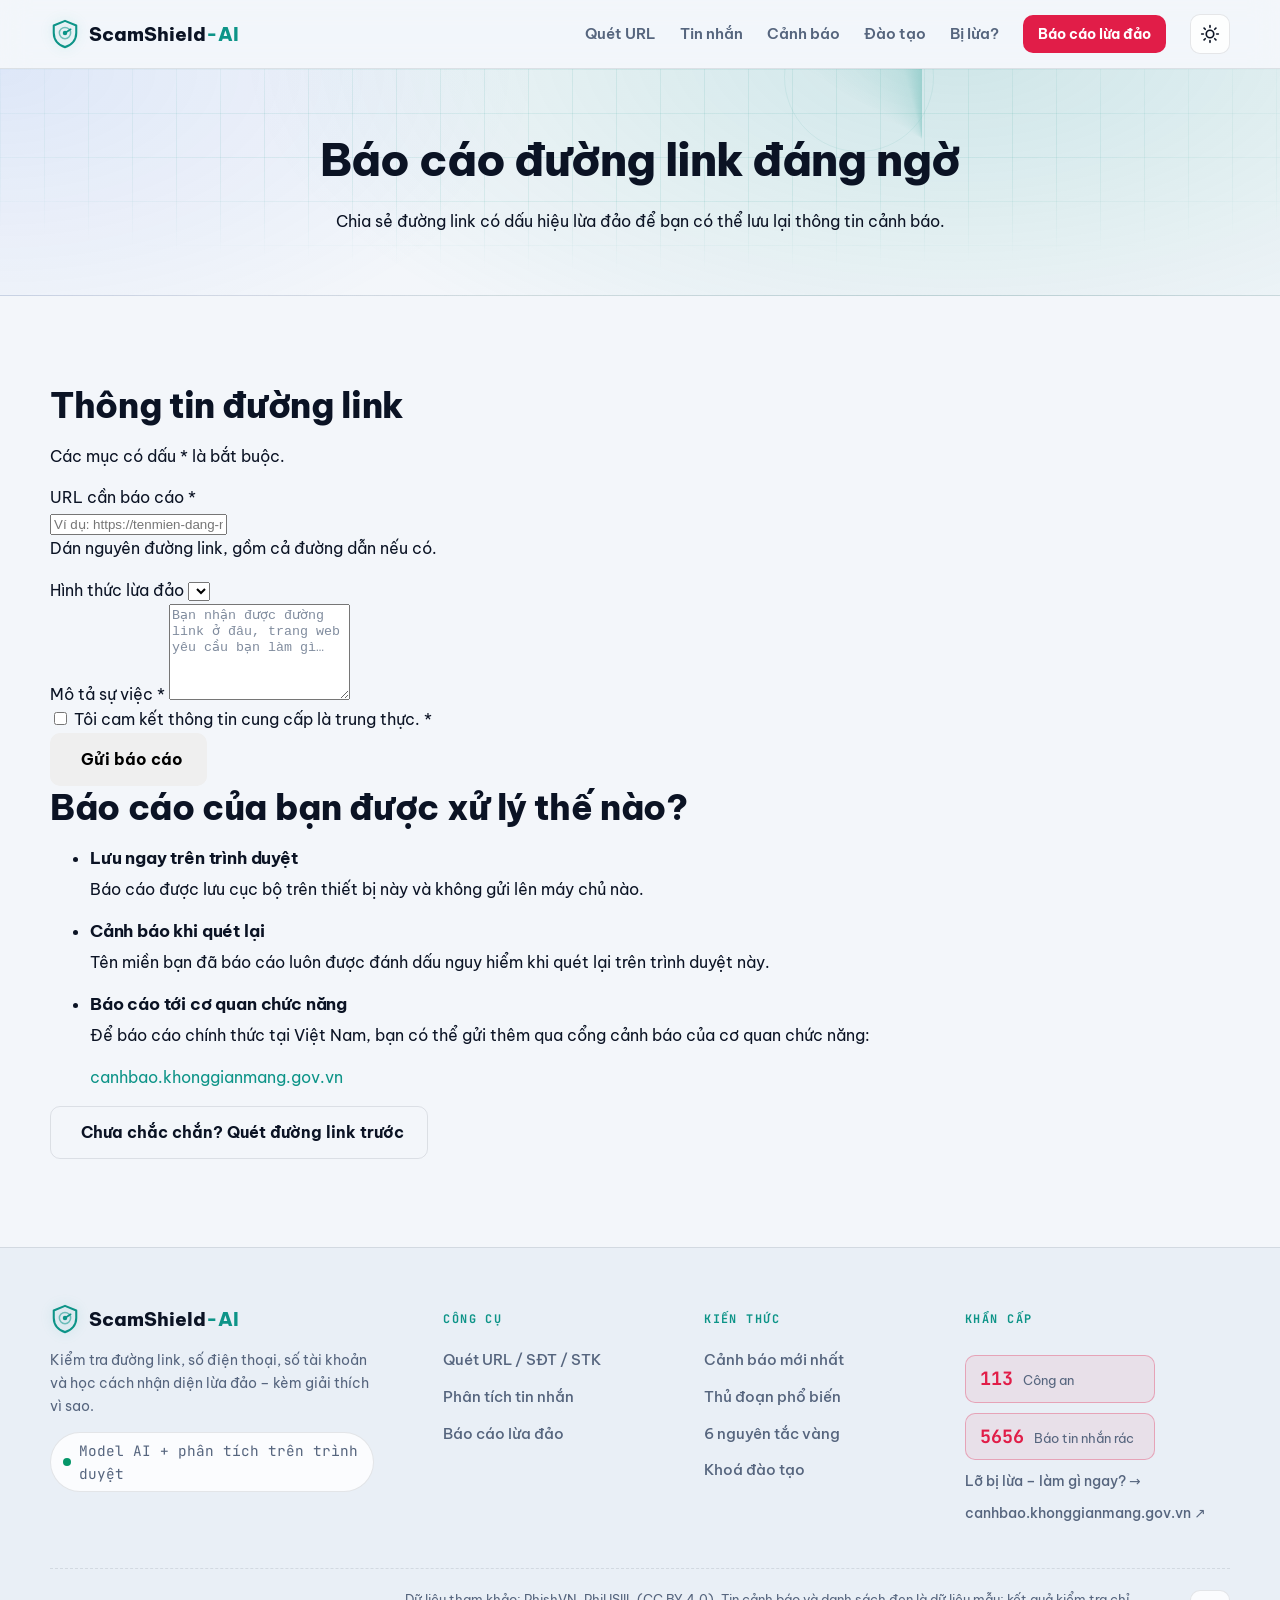
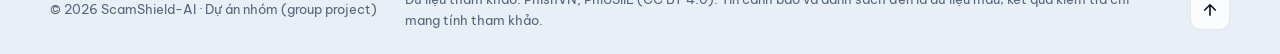
==== commit fb8b67ab: "Add files via upload" ====
--- a/bao-cao.html
+++ b/bao-cao.html
@@ -3,67 +3,120 @@
 <head>
   <meta charset="utf-8">
   <meta name="viewport" content="width=device-width, initial-scale=1">
-  <title>Báo cáo lừa đảo – ScamShield-AI</title>
-  <meta name="description" content="Gửi báo cáo đường link, số điện thoại, số tài khoản lừa đảo để cảnh báo cộng đồng.">
-  <script>try { const t = localStorage.getItem("scamshield_theme"); if (t) document.documentElement.dataset.theme = t; } catch {}</script>
+  <title>Báo cáo đường link đáng ngờ – ScamShield-AI</title>
+  <meta name="description" content="Lưu lại đường link có dấu hiệu lừa đảo ngay trên trình duyệt của bạn để được cảnh báo khi quét lại.">
+  <meta name="theme-color" content="#0b1533">
+  <link rel="icon" href="data:image/svg+xml,%3Csvg xmlns='http://www.w3.org/2000/svg' viewBox='0 0 32 32'%3E%3Cpath d='M16 2 4 7v8c0 7.5 5.1 13.4 12 15 6.9-1.6 12-7.5 12-15V7L16 2z' fill='%231e40af'/%3E%3Ccircle cx='16' cy='15' r='3' fill='%23fff'/%3E%3C/svg%3E">
+  <script>document.documentElement.classList.add("js");try{var l=localStorage.getItem("scamshield_language");if(l==="en"||l==="vi")document.documentElement.lang=l}catch(e){}</script>
   <link rel="preconnect" href="https://fonts.googleapis.com">
   <link rel="preconnect" href="https://fonts.gstatic.com" crossorigin>
   <link href="https://fonts.googleapis.com/css2?family=Be+Vietnam+Pro:wght@400;500;600;700;800&family=JetBrains+Mono:wght@400;600;700&display=swap" rel="stylesheet">
   <link rel="stylesheet" href="css/style.css">
 </head>
-<body data-page="report">
+<body data-page="report" data-title-key="pageTitleReport" data-meta-key="metaReport">
   <header id="site-header"></header>
 
-  <main>
-    <section class="page-hero">
+  <main id="main" tabindex="-1">
+    <section class="page-hero" aria-labelledby="reportTitle">
       <div class="hero-grid" aria-hidden="true"></div>
-      <div class="container">
-        <p class="kicker mono">// Báo cáo</p>
-        <h1>Báo cáo lừa đảo</h1>
-        <p class="lead">Báo cáo của bạn giúp cộng đồng tránh được bẫy. Thông tin sẽ được kiểm duyệt trước khi công bố.</p>
+      <div class="hero-glow" aria-hidden="true"></div>
+      <div class="radar radar-sm" aria-hidden="true">
+        <span class="ring r1"></span><span class="ring r2"></span><span class="ring r3"></span>
+        <span class="sweep"></span>
+      </div>
+      <div class="container page-hero-inner">
+        <h1 id="reportTitle" data-i18n="reportTitle">Báo cáo đường link đáng ngờ</h1>
+        <p class="hero-lead" data-i18n="reportLead">Chia sẻ đường link có dấu hiệu lừa đảo để bạn có thể lưu lại thông tin cảnh báo.</p>
       </div>
     </section>
 
-    <section class="section">
-      <div class="container report-wrap">
-        <div class="reveal">
-          <form id="reportForm" class="report-form panel">
-            <div class="form-row">
-              <label>Loại báo cáo
-                <select name="kind" required>
-                  <option value="url">Website / đường link</option>
-                  <option value="phone">Số điện thoại</option>
-                  <option value="bank">Số tài khoản ngân hàng</option>
-                  <option value="social">Tài khoản mạng xã hội</option>
-                </select>
-              </label>
-              <label>Hình thức lừa đảo
-                <select name="category" id="reportCategory"></select>
-              </label>
+    <section class="section report-section">
+      <div class="container report-layout">
+        <form id="reportForm" class="report-card reveal" novalidate aria-labelledby="rfHeading">
+          <div class="rc-head">
+            <h2 id="rfHeading" data-i18n="rfHeading">Thông tin đường link</h2>
+            <p class="rc-intro" data-i18n="rfIntro">Các mục có dấu * là bắt buộc.</p>
+          </div>
+
+          <div class="field">
+            <label for="rfUrl"><span data-i18n="rfUrl">URL cần báo cáo</span> <span class="req" aria-hidden="true">*</span></label>
+            <div class="input-icon">
+              <span data-icon="link"></span>
+              <input id="rfUrl" name="subject" type="text" inputmode="url" autocomplete="off" autocapitalize="off" spellcheck="false" required
+                aria-describedby="rfUrlHint subjectError" data-i18n-placeholder="rfUrlPh" placeholder="Ví dụ: https://tenmien-dang-ngo.top/dang-nhap">
             </div>
-            <label>Đối tượng cần báo cáo
-              <input name="subject" required placeholder="Link, số điện thoại, STK…" spellcheck="false">
+            <p class="field-hint" id="rfUrlHint" data-i18n="rfUrlHint">Dán nguyên đường link, gồm cả đường dẫn nếu có.</p>
+            <p class="field-msg" id="subjectError" hidden><span data-icon="alert"></span><span></span></p>
+          </div>
+
+          <div class="field">
+            <label for="rfCategory" data-i18n="rfCategory">Hình thức lừa đảo</label>
+            <select id="rfCategory" name="category"></select>
+          </div>
+
+          <div class="field">
+            <label for="rfDesc"><span data-i18n="rfDesc">Mô tả sự việc</span> <span class="req" aria-hidden="true">*</span></label>
+            <textarea id="rfDesc" name="desc" rows="6" maxlength="2000" required aria-describedby="descError"
+              data-i18n-placeholder="rfDescPh" placeholder="Bạn nhận được đường link ở đâu, trang web yêu cầu bạn làm gì…"></textarea>
+            <p class="field-msg" id="descError" hidden><span data-icon="alert"></span><span></span></p>
+          </div>
+
+          <div class="field field-check">
+            <label class="check">
+              <input type="checkbox" name="commit" required aria-describedby="commitError">
+              <span><span data-i18n="rfCommit">Tôi cam kết thông tin cung cấp là trung thực.</span> <span class="req" aria-hidden="true">*</span></span>
             </label>
-            <label>Mô tả sự việc
-              <textarea name="desc" rows="5" required placeholder="Kẻ gian liên hệ bạn như thế nào, yêu cầu gì…"></textarea>
-            </label>
-            <label class="check"><input type="checkbox" required> Tôi cam kết thông tin là đúng sự thật</label>
-            <button class="btn btn-danger" type="submit">Gửi báo cáo</button>
-            <p id="reportMsg" class="form-msg" hidden></p>
-          </form>
-        </div>
-        <div class="reveal">
-          <h3 class="recent-title mono"><span class="live-dot"></span>Báo cáo gần đây</h3>
-          <ul class="recent" id="recentReports"></ul>
-          <p class="small muted" style="margin-top:16px">Báo cáo hiện được lưu trên trình duyệt của bạn. Sau khi gửi, kiểm tra lại đối tượng đó ở trang <a href="index.html">Quét URL</a> sẽ cho kết quả nguy hiểm.</p>
-        </div>
+            <p class="field-msg" id="commitError" hidden><span data-icon="alert"></span><span></span></p>
+          </div>
+
+          <div class="rc-actions">
+            <button class="btn btn-report btn-lg" type="submit"><span data-icon="flag"></span><span data-i18n="rfSubmit">Gửi báo cáo</span></button>
+          </div>
+
+          <p class="form-fail" id="reportFail" role="alert" hidden><span data-icon="alert"></span><span data-i18n="rfSaveFail">Không lưu được báo cáo – trình duyệt đang chặn bộ nhớ cục bộ (localStorage).</span></p>
+          <div class="form-success" id="reportSuccess" role="status" tabindex="-1" hidden>
+            <span class="fs-icon" data-icon="shieldCheck"></span>
+            <div>
+              <h3 data-i18n="rfSuccessTitle">Đã lưu báo cáo trên trình duyệt này</h3>
+              <p data-i18n="rfSuccessBody">ScamShield-AI chưa có máy chủ tiếp nhận báo cáo, vì vậy báo cáo chưa được gửi đi đâu. Khi bạn quét lại tên miền này trên trình duyệt này, nó sẽ được đánh dấu nguy hiểm.</p>
+              <a id="reportSuccessScan" href="index.html"><span data-i18n="rfSuccessScan">Quét lại đường link vừa báo cáo</span> <span data-icon="arrowRight"></span></a>
+            </div>
+          </div>
+        </form>
+
+        <aside class="report-aside reveal" aria-labelledby="asideTitle">
+          <h2 id="asideTitle" data-i18n="asideTitle">Báo cáo của bạn được xử lý thế nào?</h2>
+          <ul class="aside-list">
+            <li>
+              <span class="card-icon" data-icon="monitor"></span>
+              <div><h3 data-i18n="aside1Title">Lưu ngay trên trình duyệt</h3><p data-i18n="aside1Desc">Báo cáo được lưu cục bộ trên thiết bị này và không gửi lên máy chủ nào.</p></div>
+            </li>
+            <li>
+              <span class="card-icon" data-icon="shieldCheck"></span>
+              <div><h3 data-i18n="aside2Title">Cảnh báo khi quét lại</h3><p data-i18n="aside2Desc">Tên miền bạn đã báo cáo luôn được đánh dấu nguy hiểm khi quét lại trên trình duyệt này.</p></div>
+            </li>
+            <li>
+              <span class="card-icon" data-icon="bank"></span>
+              <div>
+                <h3 data-i18n="aside3Title">Báo cáo tới cơ quan chức năng</h3>
+                <p data-i18n="aside3Desc">Để báo cáo chính thức tại Việt Nam, bạn có thể gửi thêm qua cổng cảnh báo của cơ quan chức năng:</p>
+                <a class="ext-link" href="https://canhbao.khonggianmang.gov.vn" target="_blank" rel="noopener noreferrer">canhbao.khonggianmang.gov.vn <span data-icon="external"></span></a>
+              </div>
+            </li>
+          </ul>
+          <a class="btn btn-ghost aside-scan" href="index.html#kiem-tra"><span data-icon="search"></span><span data-i18n="asideScan">Chưa chắc chắn? Quét đường link trước</span></a>
+        </aside>
       </div>
     </section>
   </main>
 
   <footer id="site-footer"></footer>
 
+  <script src="js/dictionaries.js"></script>
+  <script src="js/url-analyzer.js"></script>
+  <script src="js/api.js"></script>
   <script src="js/data.js"></script>
+  <script src="js/language.js"></script>
   <script src="js/common.js"></script>
   <script src="js/report.js"></script>
 </body>
--- a/css/style.css
+++ b/css/style.css
@@ -866,3 +866,55 @@
   .cert-inner { padding: 32px 18px 24px; }
   .cert-row { flex-direction: column; }
 }
+
+/* ---------- Model AI: trạng thái, chi tiết tên miền, lịch sử ---------- */
+.eyebrow.offline .live-dot { background: var(--warn); box-shadow: 0 0 10px var(--warn); }
+.result.is-pending { opacity: .92; }
+.ai-line { display: flex; flex-wrap: wrap; align-items: center; gap: 6px; margin: 6px 0 4px; font-size: .84rem; }
+.ai-line.pending { color: var(--muted); }
+.ai-line.pending .spinner { margin-right: 4px; color: var(--accent); }
+.ai-line.fail { color: var(--warn); }
+.ai-chip {
+  display: inline-flex; align-items: center; gap: .3em; padding: .2em .65em; border-radius: 99px; font-size: .76rem; font-weight: 600;
+  background: color-mix(in srgb, var(--tone) 12%, transparent); border: 1px solid color-mix(in srgb, var(--tone) 30%, transparent); color: var(--text);
+}
+.ai-chip.muted-chip { --tone: var(--muted); color: var(--muted); }
+.di-warning {
+  margin: 8px 0 0 !important; padding: 8px 12px; border-radius: 9px; font-size: .86rem;
+  background: color-mix(in srgb, var(--warn) 12%, transparent); border: 1px solid color-mix(in srgb, var(--warn) 35%, transparent);
+}
+.di { margin-top: 14px; border: 1px solid var(--border); border-radius: 12px; background: var(--surface); }
+.di summary { cursor: pointer; padding: 10px 14px; font-weight: 600; font-size: .92rem; list-style: none; display: flex; align-items: center; gap: 8px; flex-wrap: wrap; }
+.di summary::-webkit-details-marker { display: none; }
+.di summary::after { content: "▾"; margin-left: auto; color: var(--muted); transition: transform .2s var(--ease); }
+.di[open] summary::after { transform: rotate(180deg); }
+.di summary small { font-weight: 400; font-size: .74rem; }
+.di-body { display: grid; grid-template-columns: repeat(auto-fit, minmax(240px, 1fr)); gap: 14px 22px; padding: 4px 14px 14px; }
+.di-group h5 { margin: 0 0 6px; font-size: .72rem; letter-spacing: .06em; text-transform: uppercase; color: var(--accent); }
+.di-group dl { display: grid; grid-template-columns: max-content 1fr; gap: 3px 12px; margin: 0; font-size: .82rem; }
+.di-group dt { color: var(--muted); }
+.di-group dd { margin: 0; word-break: break-word; min-width: 0; }
+.di-group dd.nf { color: var(--muted); opacity: .7; font-style: italic; }
+
+.scan-history { margin-top: 14px; padding-top: 12px; border-top: 1px dashed var(--border); }
+.sh-head { display: flex; justify-content: space-between; align-items: center; gap: 8px; margin-bottom: 6px; }
+.link-btn { background: none; border: 0; padding: 0; font: inherit; color: var(--accent); cursor: pointer; }
+.link-btn:hover { text-decoration: underline; }
+.scan-history ul { list-style: none; margin: 0; padding: 0; display: grid; gap: 2px; }
+.h-item {
+  width: 100%; display: grid; grid-template-columns: 10px minmax(0, 1fr) auto auto; gap: 10px; align-items: center;
+  padding: 6px 8px; border: 0; border-radius: 8px; background: none; font: inherit; font-size: .82rem; color: var(--text); text-align: left; cursor: pointer;
+  transition: background .2s;
+}
+.h-item:hover { background: color-mix(in srgb, var(--text) 6%, transparent); }
+.h-dot { width: 8px; height: 8px; border-radius: 50%; background: var(--muted); }
+.h-dot.danger { background: var(--danger); } .h-dot.warn { background: var(--warn); } .h-dot.safe { background: var(--safe); }
+.h-url { overflow: hidden; text-overflow: ellipsis; white-space: nowrap; }
+.h-verdict { font-weight: 600; }
+.h-time { color: var(--muted); font-size: .74rem; }
+@media (max-width: 600px) {
+  .h-item { grid-template-columns: 10px minmax(0, 1fr) auto; }
+  .h-time { display: none; }
+  .di-group dl { grid-template-columns: 1fr; }
+  .di-group dd { margin-bottom: 4px; }
+}
